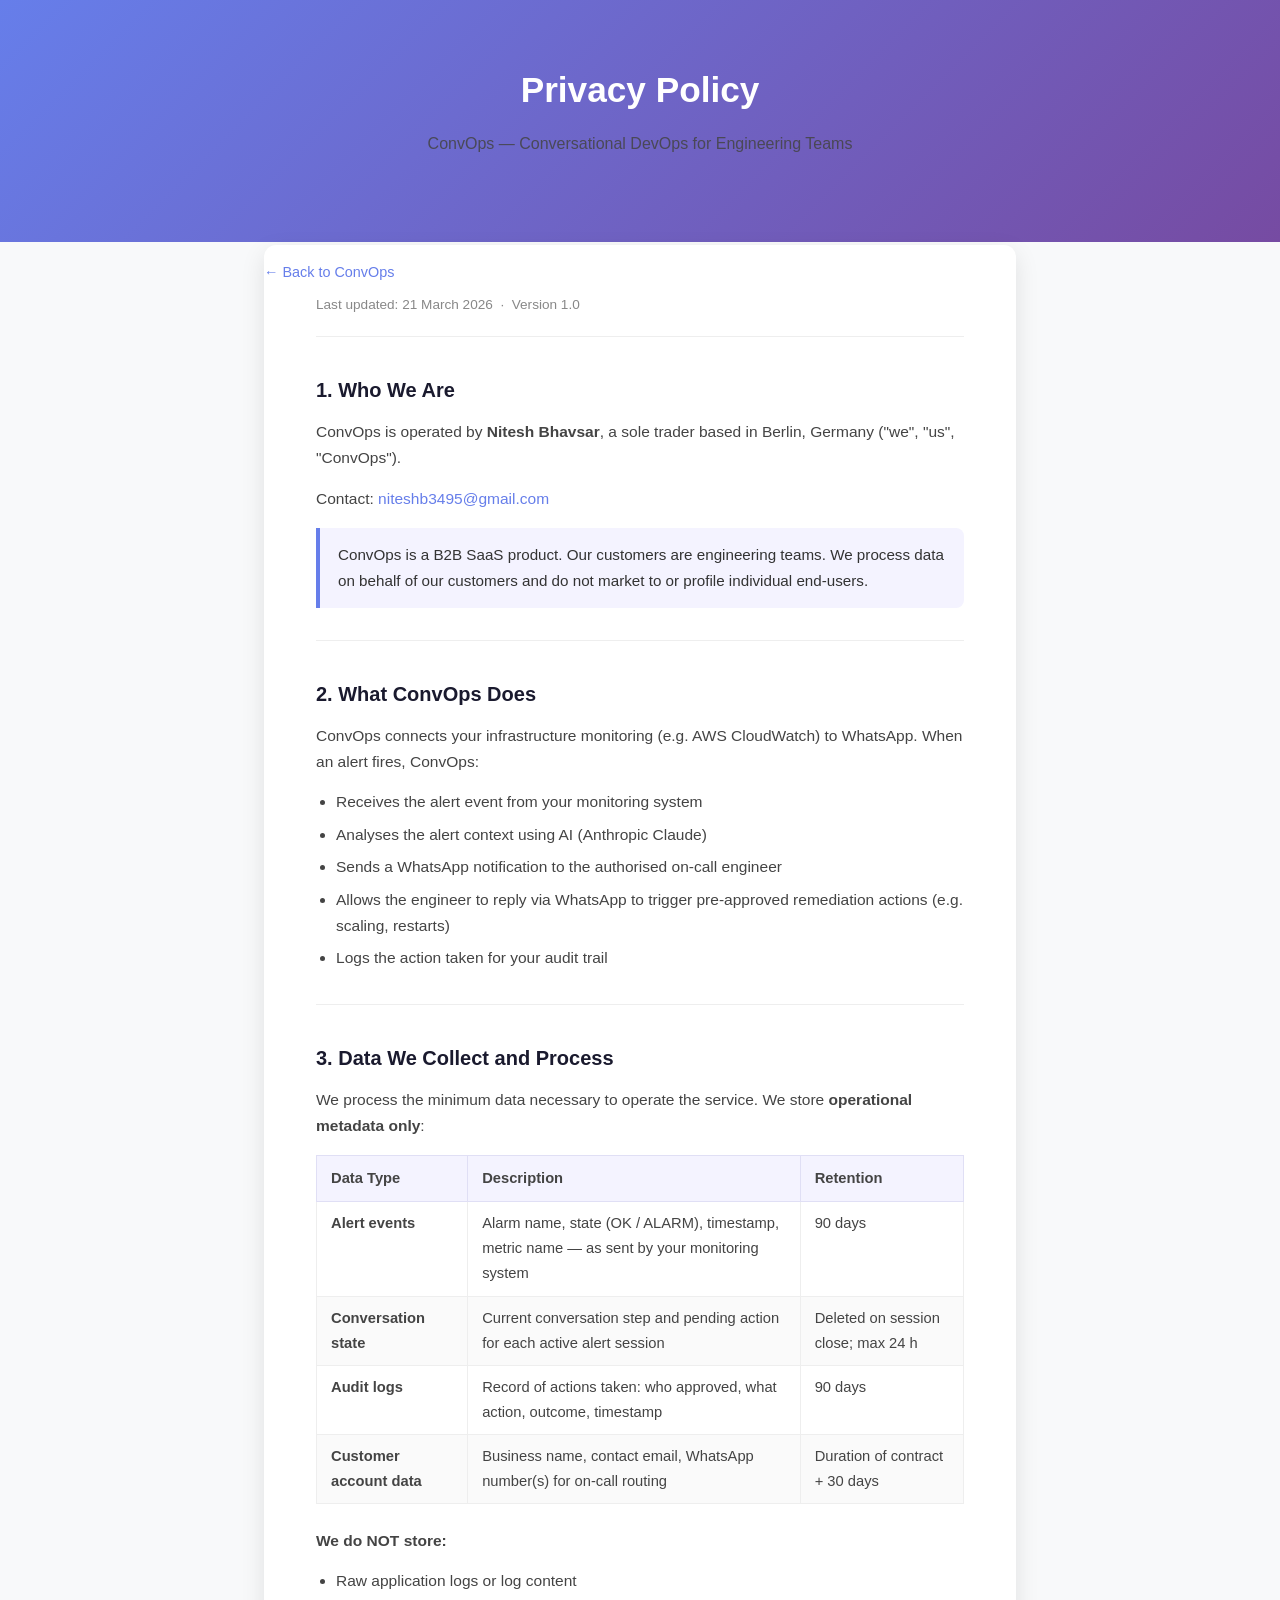
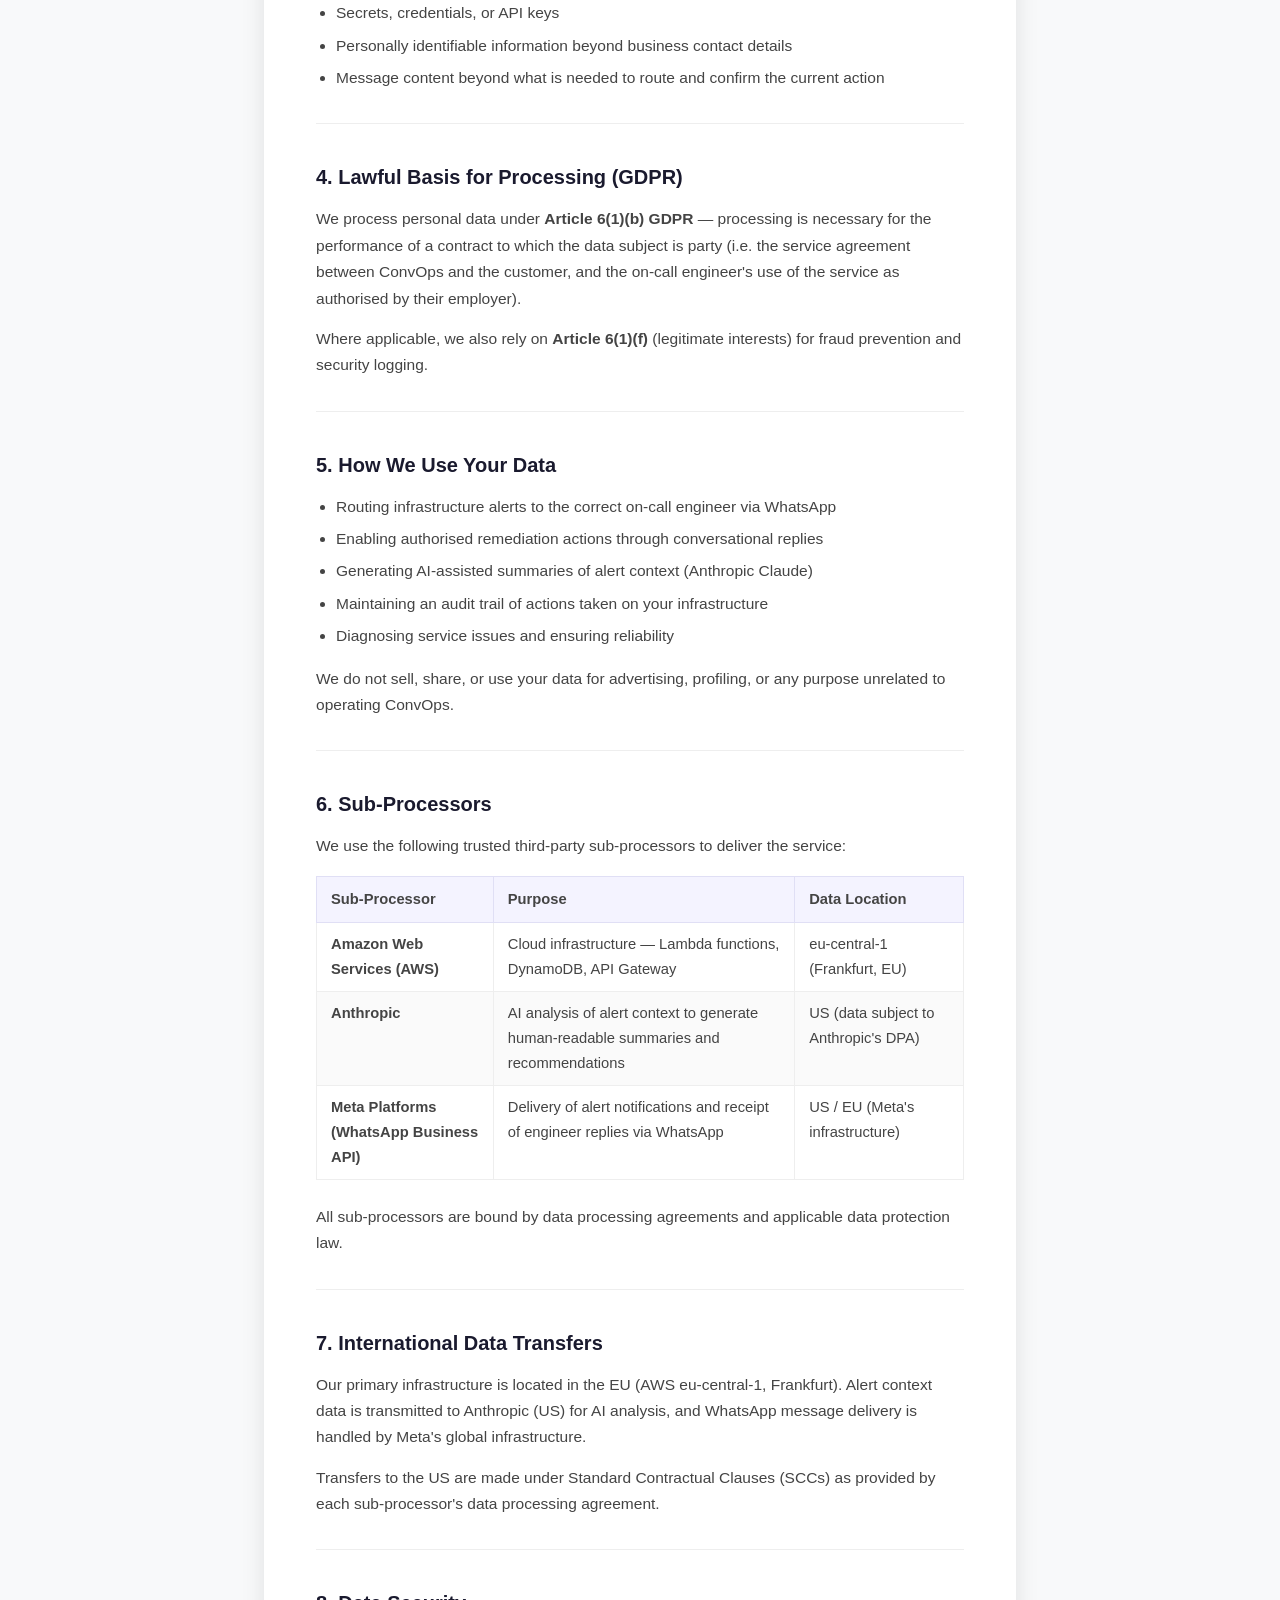
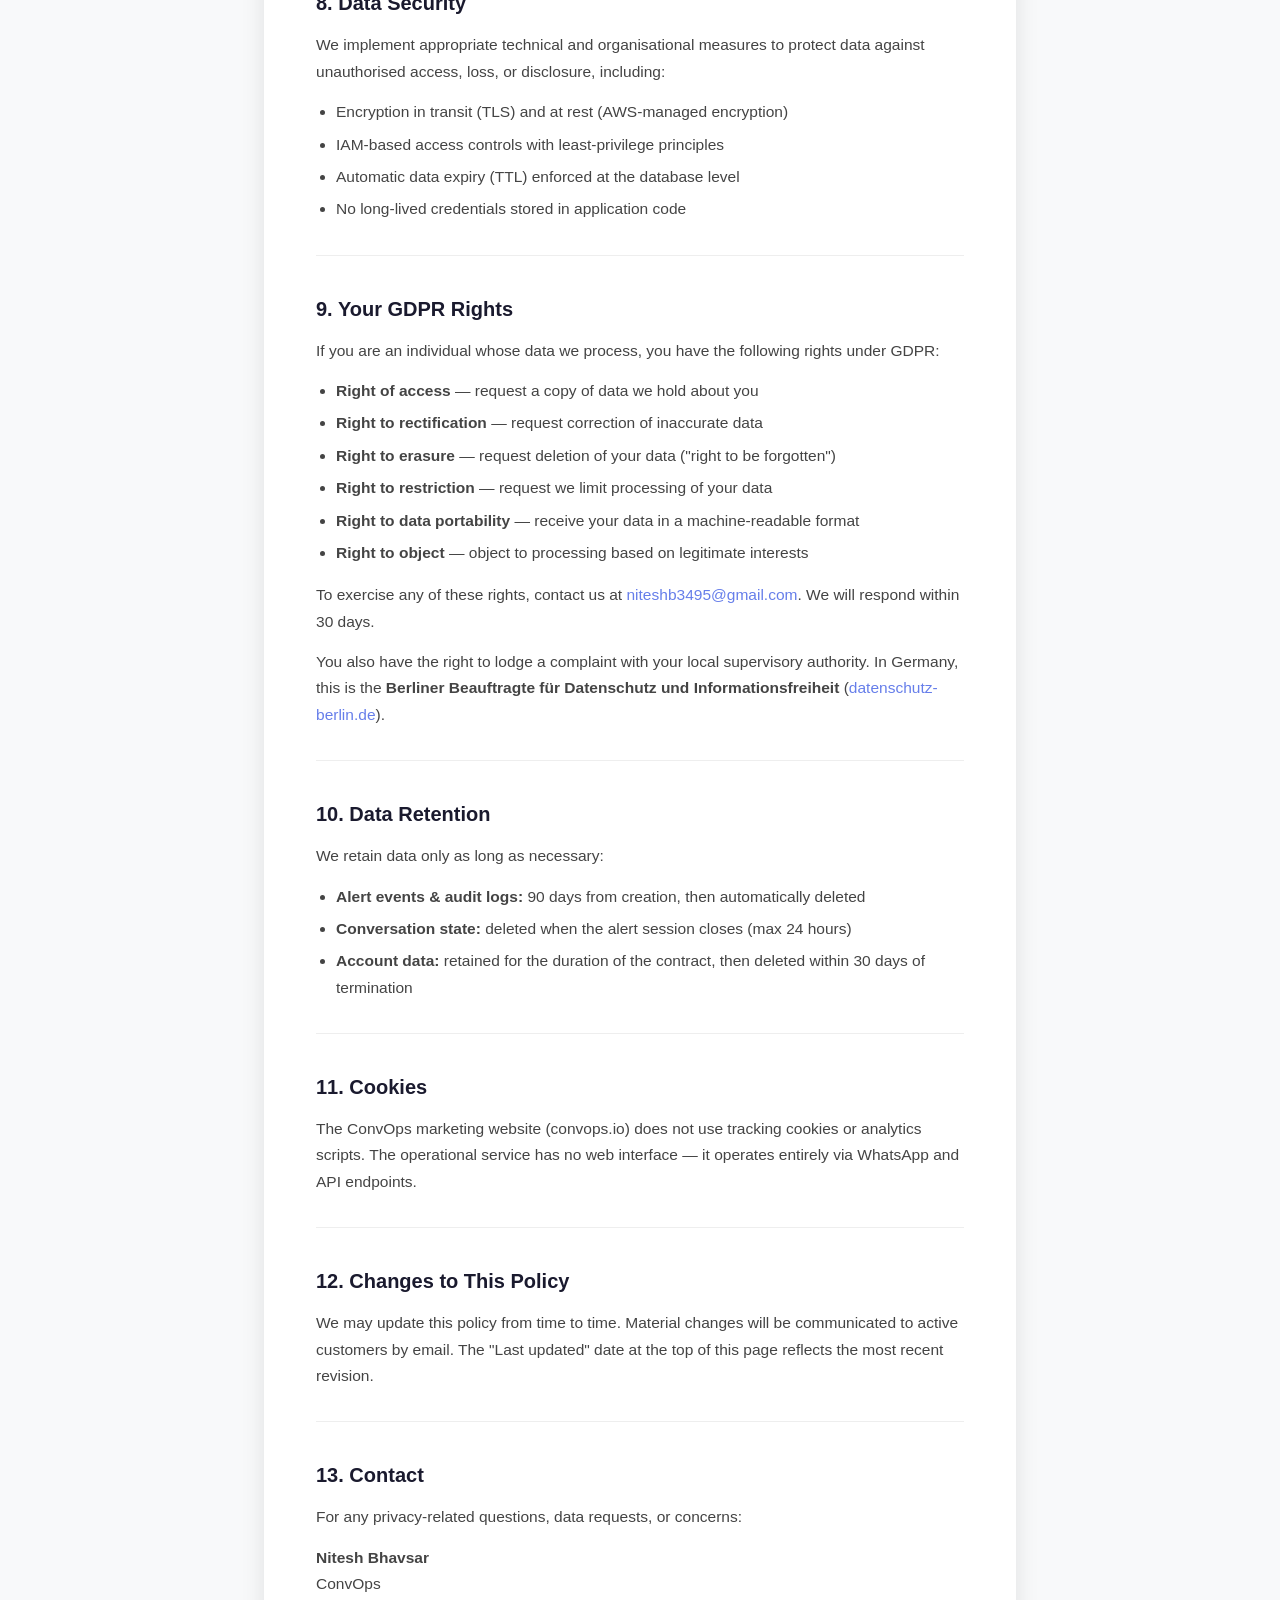
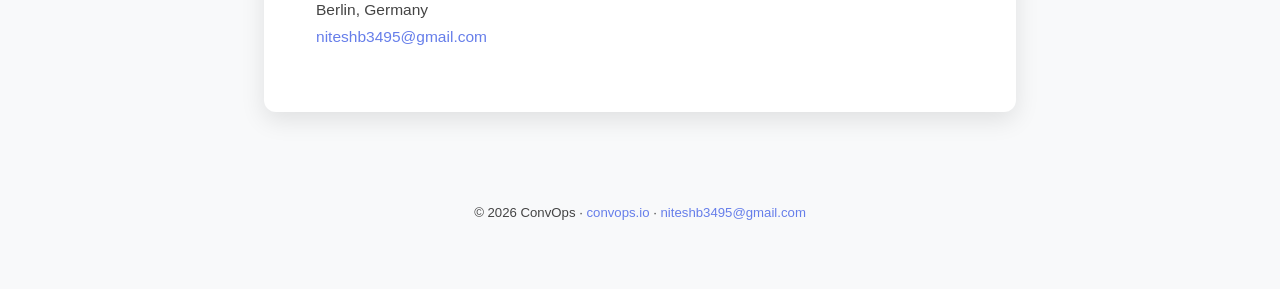
==== privacy/index.html @ 63d3b494 "Add GDPR privacy policy at /privacy" ====
<!DOCTYPE html>
<html lang="en">
<head>
    <meta charset="UTF-8">
    <meta name="viewport" content="width=device-width, initial-scale=1.0">
    <title>Privacy Policy — ConvOps</title>
    <style>
        * {
            margin: 0;
            padding: 0;
            box-sizing: border-box;
        }

        body {
            font-family: -apple-system, BlinkMacSystemFont, 'Segoe UI', Roboto, Oxygen, Ubuntu, Cantarell, sans-serif;
            line-height: 1.7;
            color: #333;
            background: #f8f9fa;
        }

        .container {
            max-width: 800px;
            margin: 0 auto;
            padding: 0 24px;
        }

        /* ── HEADER ── */
        header {
            text-align: center;
            padding: 60px 24px 70px;
            background: linear-gradient(135deg, #667eea 0%, #764ba2 100%);
            color: white;
        }

        header h1 {
            font-size: 2.2em;
            margin-bottom: 0.3em;
            font-weight: 700;
        }

        header .subhead {
            font-size: 1em;
            opacity: 0.85;
            font-weight: 300;
        }

        /* ── NAV BACK ── */
        .nav-back {
            max-width: 800px;
            margin: 0 auto;
            padding: 16px 24px 0;
        }

        .nav-back a {
            color: #667eea;
            text-decoration: none;
            font-size: 0.9em;
            font-weight: 500;
        }

        .nav-back a:hover {
            text-decoration: underline;
        }

        /* ── CONTENT CARD ── */
        .content-card {
            max-width: 800px;
            margin: -40px auto 60px;
            padding: 0 24px;
        }

        .content-inner {
            background: white;
            border-radius: 12px;
            box-shadow: 0 8px 24px rgba(0,0,0,0.10);
            padding: 48px 52px;
        }

        .last-updated {
            color: #888;
            font-size: 0.85em;
            margin-bottom: 36px;
            padding-bottom: 20px;
            border-bottom: 1px solid #eee;
        }

        h2 {
            font-size: 1.25em;
            font-weight: 700;
            color: #1a1a2e;
            margin: 36px 0 12px;
        }

        h2:first-of-type {
            margin-top: 0;
        }

        p {
            color: #444;
            margin-bottom: 14px;
            font-size: 0.97em;
        }

        ul {
            margin: 10px 0 16px 20px;
            color: #444;
            font-size: 0.97em;
        }

        ul li {
            margin-bottom: 6px;
        }

        table {
            width: 100%;
            border-collapse: collapse;
            margin: 16px 0 24px;
            font-size: 0.92em;
        }

        th {
            background: #f4f3ff;
            color: #444;
            font-weight: 600;
            text-align: left;
            padding: 10px 14px;
            border: 1px solid #e0dff5;
        }

        td {
            padding: 9px 14px;
            border: 1px solid #eee;
            vertical-align: top;
            color: #444;
        }

        tr:nth-child(even) td {
            background: #fafafa;
        }

        .highlight-box {
            background: #f4f3ff;
            border-left: 4px solid #667eea;
            padding: 14px 18px;
            border-radius: 0 8px 8px 0;
            margin: 16px 0 20px;
            font-size: 0.95em;
            color: #333;
        }

        a {
            color: #667eea;
            text-decoration: none;
        }

        a:hover {
            text-decoration: underline;
        }

        .section-divider {
            border: none;
            border-top: 1px solid #eee;
            margin: 32px 0;
        }

        /* ── FOOTER ── */
        footer {
            text-align: center;
            padding: 30px 24px 50px;
            color: #999;
            font-size: 0.85em;
        }

        footer a {
            color: #667eea;
        }

        @media (max-width: 640px) {
            .content-inner {
                padding: 32px 24px;
            }

            header h1 {
                font-size: 1.7em;
            }

            table {
                font-size: 0.85em;
            }

            th, td {
                padding: 8px 10px;
            }
        }
    </style>
</head>
<body>

    <header>
        <div class="container">
            <h1>Privacy Policy</h1>
            <p class="subhead">ConvOps — Conversational DevOps for Engineering Teams</p>
        </div>
    </header>

    <div class="nav-back">
        <a href="https://convops.io">← Back to ConvOps</a>
    </div>

    <div class="content-card">
        <div class="content-inner">

            <p class="last-updated">Last updated: 21 March 2026 &nbsp;·&nbsp; Version 1.0</p>

            <!-- 1. Who We Are -->
            <h2>1. Who We Are</h2>
            <p>ConvOps is operated by <strong>Nitesh Bhavsar</strong>, a sole trader based in Berlin, Germany ("we", "us", "ConvOps").</p>
            <p>Contact: <a href="mailto:niteshb3495@gmail.com">niteshb3495@gmail.com</a></p>

            <div class="highlight-box">
                ConvOps is a B2B SaaS product. Our customers are engineering teams. We process data on behalf of our customers and do not market to or profile individual end-users.
            </div>

            <hr class="section-divider">

            <!-- 2. What ConvOps Does -->
            <h2>2. What ConvOps Does</h2>
            <p>ConvOps connects your infrastructure monitoring (e.g. AWS CloudWatch) to WhatsApp. When an alert fires, ConvOps:</p>
            <ul>
                <li>Receives the alert event from your monitoring system</li>
                <li>Analyses the alert context using AI (Anthropic Claude)</li>
                <li>Sends a WhatsApp notification to the authorised on-call engineer</li>
                <li>Allows the engineer to reply via WhatsApp to trigger pre-approved remediation actions (e.g. scaling, restarts)</li>
                <li>Logs the action taken for your audit trail</li>
            </ul>

            <hr class="section-divider">

            <!-- 3. Data We Collect -->
            <h2>3. Data We Collect and Process</h2>
            <p>We process the minimum data necessary to operate the service. We store <strong>operational metadata only</strong>:</p>

            <table>
                <thead>
                    <tr>
                        <th>Data Type</th>
                        <th>Description</th>
                        <th>Retention</th>
                    </tr>
                </thead>
                <tbody>
                    <tr>
                        <td><strong>Alert events</strong></td>
                        <td>Alarm name, state (OK / ALARM), timestamp, metric name — as sent by your monitoring system</td>
                        <td>90 days</td>
                    </tr>
                    <tr>
                        <td><strong>Conversation state</strong></td>
                        <td>Current conversation step and pending action for each active alert session</td>
                        <td>Deleted on session close; max 24 h</td>
                    </tr>
                    <tr>
                        <td><strong>Audit logs</strong></td>
                        <td>Record of actions taken: who approved, what action, outcome, timestamp</td>
                        <td>90 days</td>
                    </tr>
                    <tr>
                        <td><strong>Customer account data</strong></td>
                        <td>Business name, contact email, WhatsApp number(s) for on-call routing</td>
                        <td>Duration of contract + 30 days</td>
                    </tr>
                </tbody>
            </table>

            <p><strong>We do NOT store:</strong></p>
            <ul>
                <li>Raw application logs or log content</li>
                <li>Secrets, credentials, or API keys</li>
                <li>Personally identifiable information beyond business contact details</li>
                <li>Message content beyond what is needed to route and confirm the current action</li>
            </ul>

            <hr class="section-divider">

            <!-- 4. Lawful Basis -->
            <h2>4. Lawful Basis for Processing (GDPR)</h2>
            <p>We process personal data under <strong>Article 6(1)(b) GDPR</strong> — processing is necessary for the performance of a contract to which the data subject is party (i.e. the service agreement between ConvOps and the customer, and the on-call engineer's use of the service as authorised by their employer).</p>
            <p>Where applicable, we also rely on <strong>Article 6(1)(f)</strong> (legitimate interests) for fraud prevention and security logging.</p>

            <hr class="section-divider">

            <!-- 5. How We Use Data -->
            <h2>5. How We Use Your Data</h2>
            <ul>
                <li>Routing infrastructure alerts to the correct on-call engineer via WhatsApp</li>
                <li>Enabling authorised remediation actions through conversational replies</li>
                <li>Generating AI-assisted summaries of alert context (Anthropic Claude)</li>
                <li>Maintaining an audit trail of actions taken on your infrastructure</li>
                <li>Diagnosing service issues and ensuring reliability</li>
            </ul>

            <p>We do not sell, share, or use your data for advertising, profiling, or any purpose unrelated to operating ConvOps.</p>

            <hr class="section-divider">

            <!-- 6. Sub-Processors -->
            <h2>6. Sub-Processors</h2>
            <p>We use the following trusted third-party sub-processors to deliver the service:</p>

            <table>
                <thead>
                    <tr>
                        <th>Sub-Processor</th>
                        <th>Purpose</th>
                        <th>Data Location</th>
                    </tr>
                </thead>
                <tbody>
                    <tr>
                        <td><strong>Amazon Web Services (AWS)</strong></td>
                        <td>Cloud infrastructure — Lambda functions, DynamoDB, API Gateway</td>
                        <td>eu-central-1 (Frankfurt, EU)</td>
                    </tr>
                    <tr>
                        <td><strong>Anthropic</strong></td>
                        <td>AI analysis of alert context to generate human-readable summaries and recommendations</td>
                        <td>US (data subject to Anthropic's DPA)</td>
                    </tr>
                    <tr>
                        <td><strong>Meta Platforms (WhatsApp Business API)</strong></td>
                        <td>Delivery of alert notifications and receipt of engineer replies via WhatsApp</td>
                        <td>US / EU (Meta's infrastructure)</td>
                    </tr>
                </tbody>
            </table>

            <p>All sub-processors are bound by data processing agreements and applicable data protection law.</p>

            <hr class="section-divider">

            <!-- 7. Data Transfers -->
            <h2>7. International Data Transfers</h2>
            <p>Our primary infrastructure is located in the EU (AWS eu-central-1, Frankfurt). Alert context data is transmitted to Anthropic (US) for AI analysis, and WhatsApp message delivery is handled by Meta's global infrastructure.</p>
            <p>Transfers to the US are made under Standard Contractual Clauses (SCCs) as provided by each sub-processor's data processing agreement.</p>

            <hr class="section-divider">

            <!-- 8. Data Security -->
            <h2>8. Data Security</h2>
            <p>We implement appropriate technical and organisational measures to protect data against unauthorised access, loss, or disclosure, including:</p>
            <ul>
                <li>Encryption in transit (TLS) and at rest (AWS-managed encryption)</li>
                <li>IAM-based access controls with least-privilege principles</li>
                <li>Automatic data expiry (TTL) enforced at the database level</li>
                <li>No long-lived credentials stored in application code</li>
            </ul>

            <hr class="section-divider">

            <!-- 9. Your Rights -->
            <h2>9. Your GDPR Rights</h2>
            <p>If you are an individual whose data we process, you have the following rights under GDPR:</p>
            <ul>
                <li><strong>Right of access</strong> — request a copy of data we hold about you</li>
                <li><strong>Right to rectification</strong> — request correction of inaccurate data</li>
                <li><strong>Right to erasure</strong> — request deletion of your data ("right to be forgotten")</li>
                <li><strong>Right to restriction</strong> — request we limit processing of your data</li>
                <li><strong>Right to data portability</strong> — receive your data in a machine-readable format</li>
                <li><strong>Right to object</strong> — object to processing based on legitimate interests</li>
            </ul>
            <p>To exercise any of these rights, contact us at <a href="mailto:niteshb3495@gmail.com">niteshb3495@gmail.com</a>. We will respond within 30 days.</p>
            <p>You also have the right to lodge a complaint with your local supervisory authority. In Germany, this is the <strong>Berliner Beauftragte für Datenschutz und Informationsfreiheit</strong> (<a href="https://www.datenschutz-berlin.de" target="_blank" rel="noopener">datenschutz-berlin.de</a>).</p>

            <hr class="section-divider">

            <!-- 10. Data Retention -->
            <h2>10. Data Retention</h2>
            <p>We retain data only as long as necessary:</p>
            <ul>
                <li><strong>Alert events &amp; audit logs:</strong> 90 days from creation, then automatically deleted</li>
                <li><strong>Conversation state:</strong> deleted when the alert session closes (max 24 hours)</li>
                <li><strong>Account data:</strong> retained for the duration of the contract, then deleted within 30 days of termination</li>
            </ul>

            <hr class="section-divider">

            <!-- 11. Cookies -->
            <h2>11. Cookies</h2>
            <p>The ConvOps marketing website (convops.io) does not use tracking cookies or analytics scripts. The operational service has no web interface — it operates entirely via WhatsApp and API endpoints.</p>

            <hr class="section-divider">

            <!-- 12. Changes -->
            <h2>12. Changes to This Policy</h2>
            <p>We may update this policy from time to time. Material changes will be communicated to active customers by email. The "Last updated" date at the top of this page reflects the most recent revision.</p>

            <hr class="section-divider">

            <!-- 13. Contact -->
            <h2>13. Contact</h2>
            <p>For any privacy-related questions, data requests, or concerns:</p>
            <p>
                <strong>Nitesh Bhavsar</strong><br>
                ConvOps<br>
                Berlin, Germany<br>
                <a href="mailto:niteshb3495@gmail.com">niteshb3495@gmail.com</a>
            </p>

        </div>
    </div>

    <footer>
        <div class="container">
            <p>&copy; 2026 ConvOps · <a href="https://convops.io">convops.io</a> · <a href="mailto:niteshb3495@gmail.com">niteshb3495@gmail.com</a></p>
        </div>
    </footer>

</body>
</html>
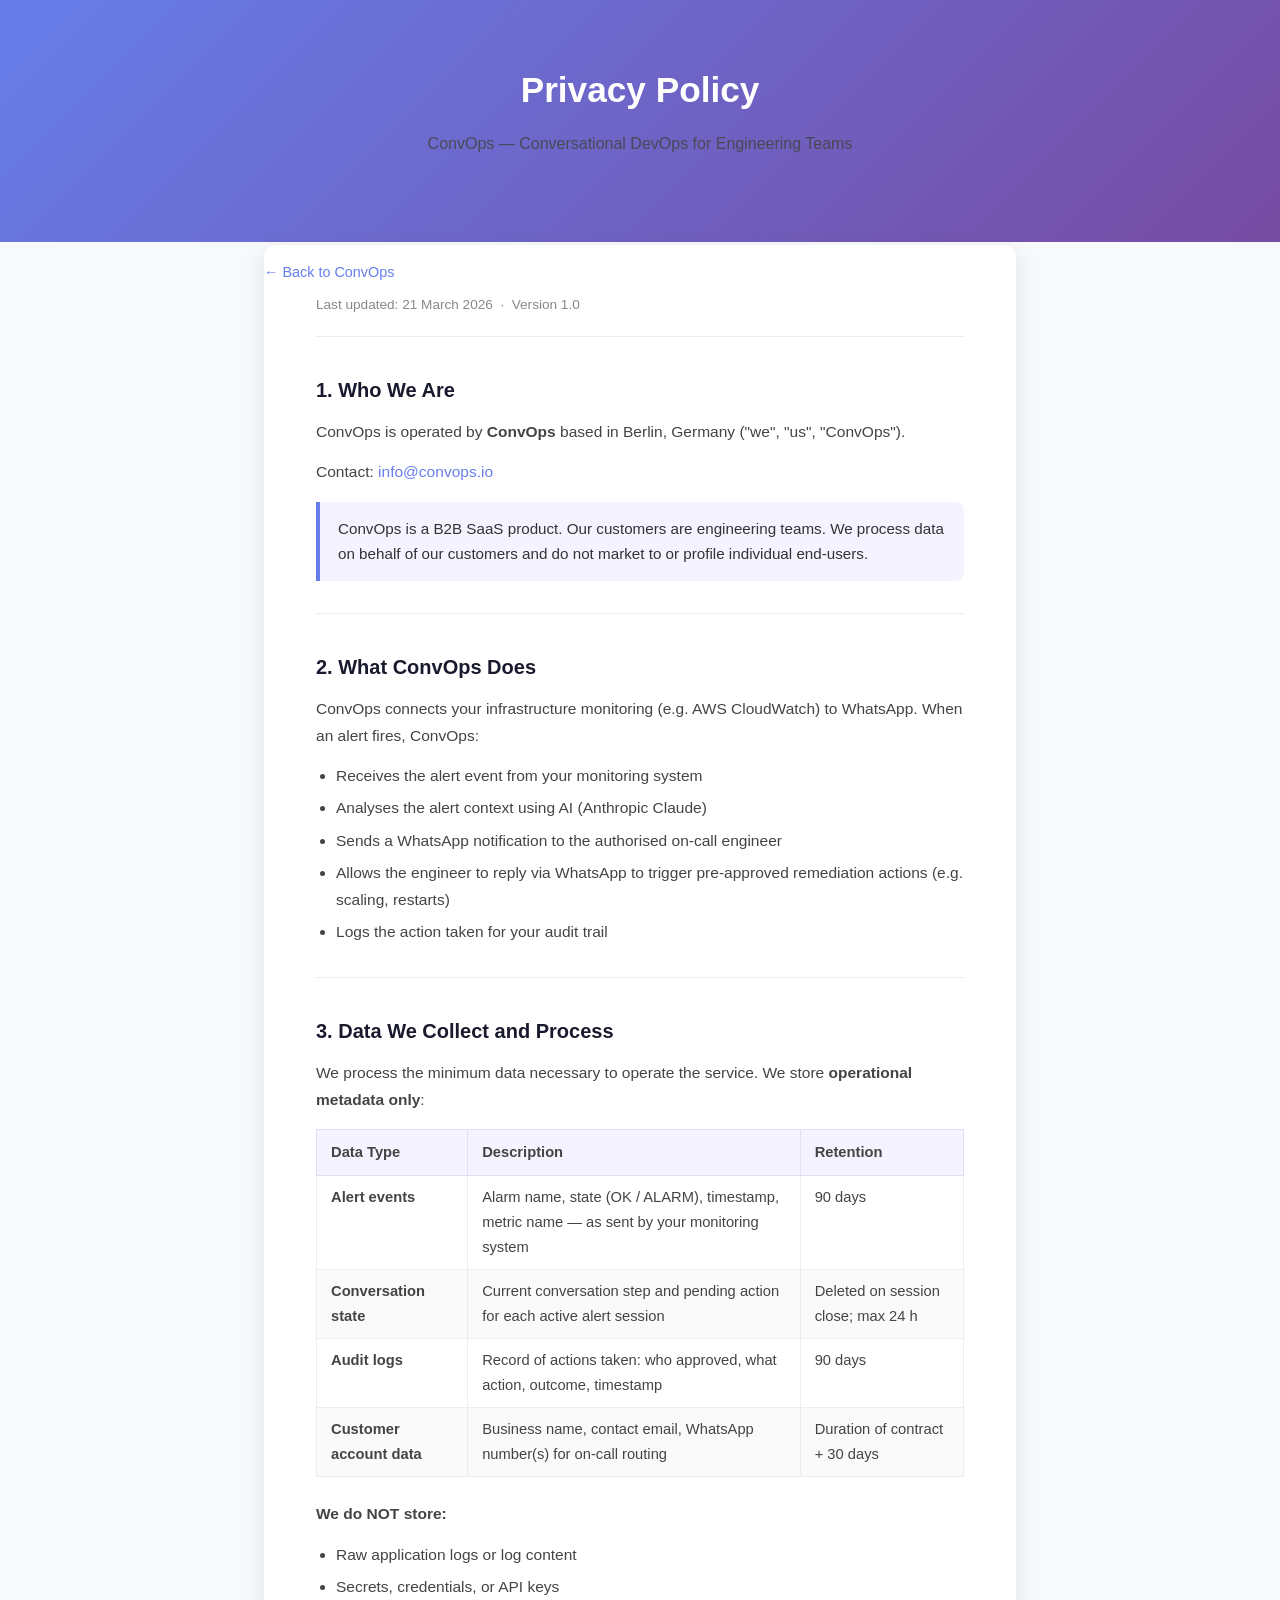
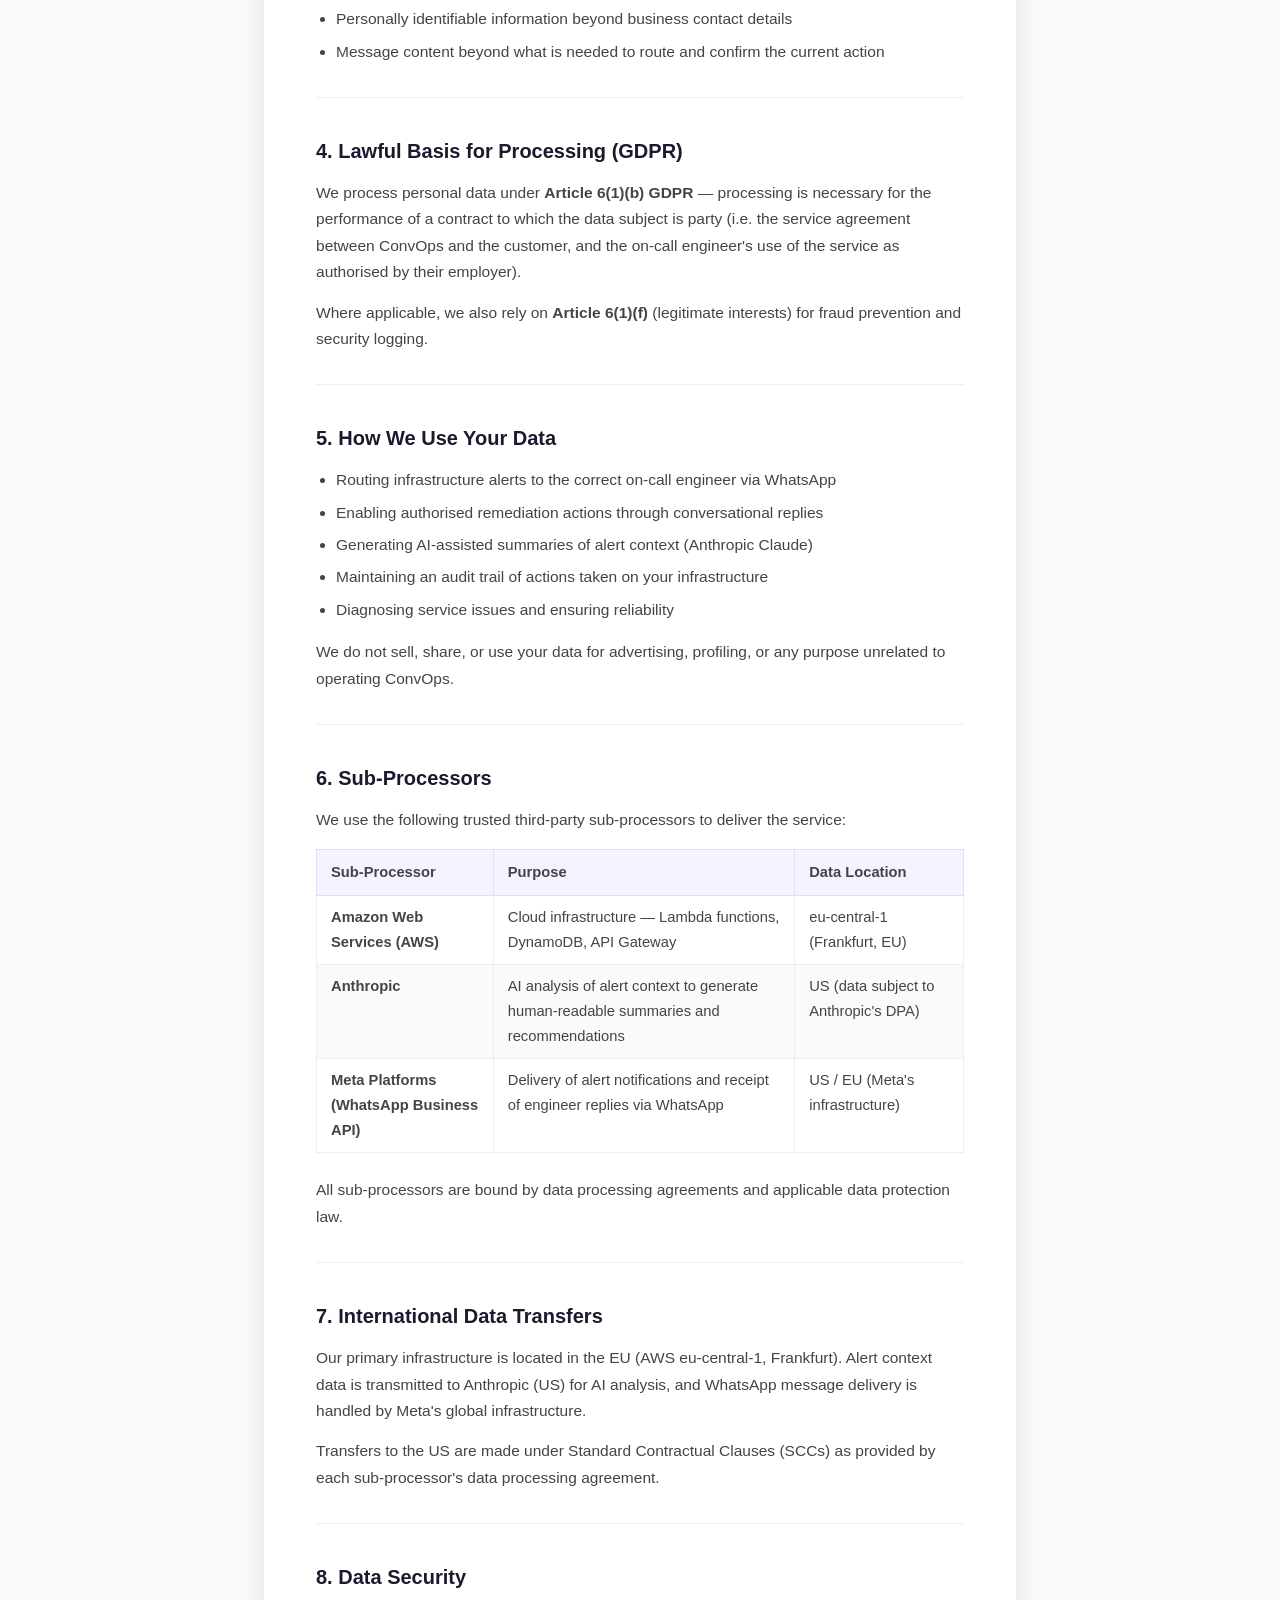
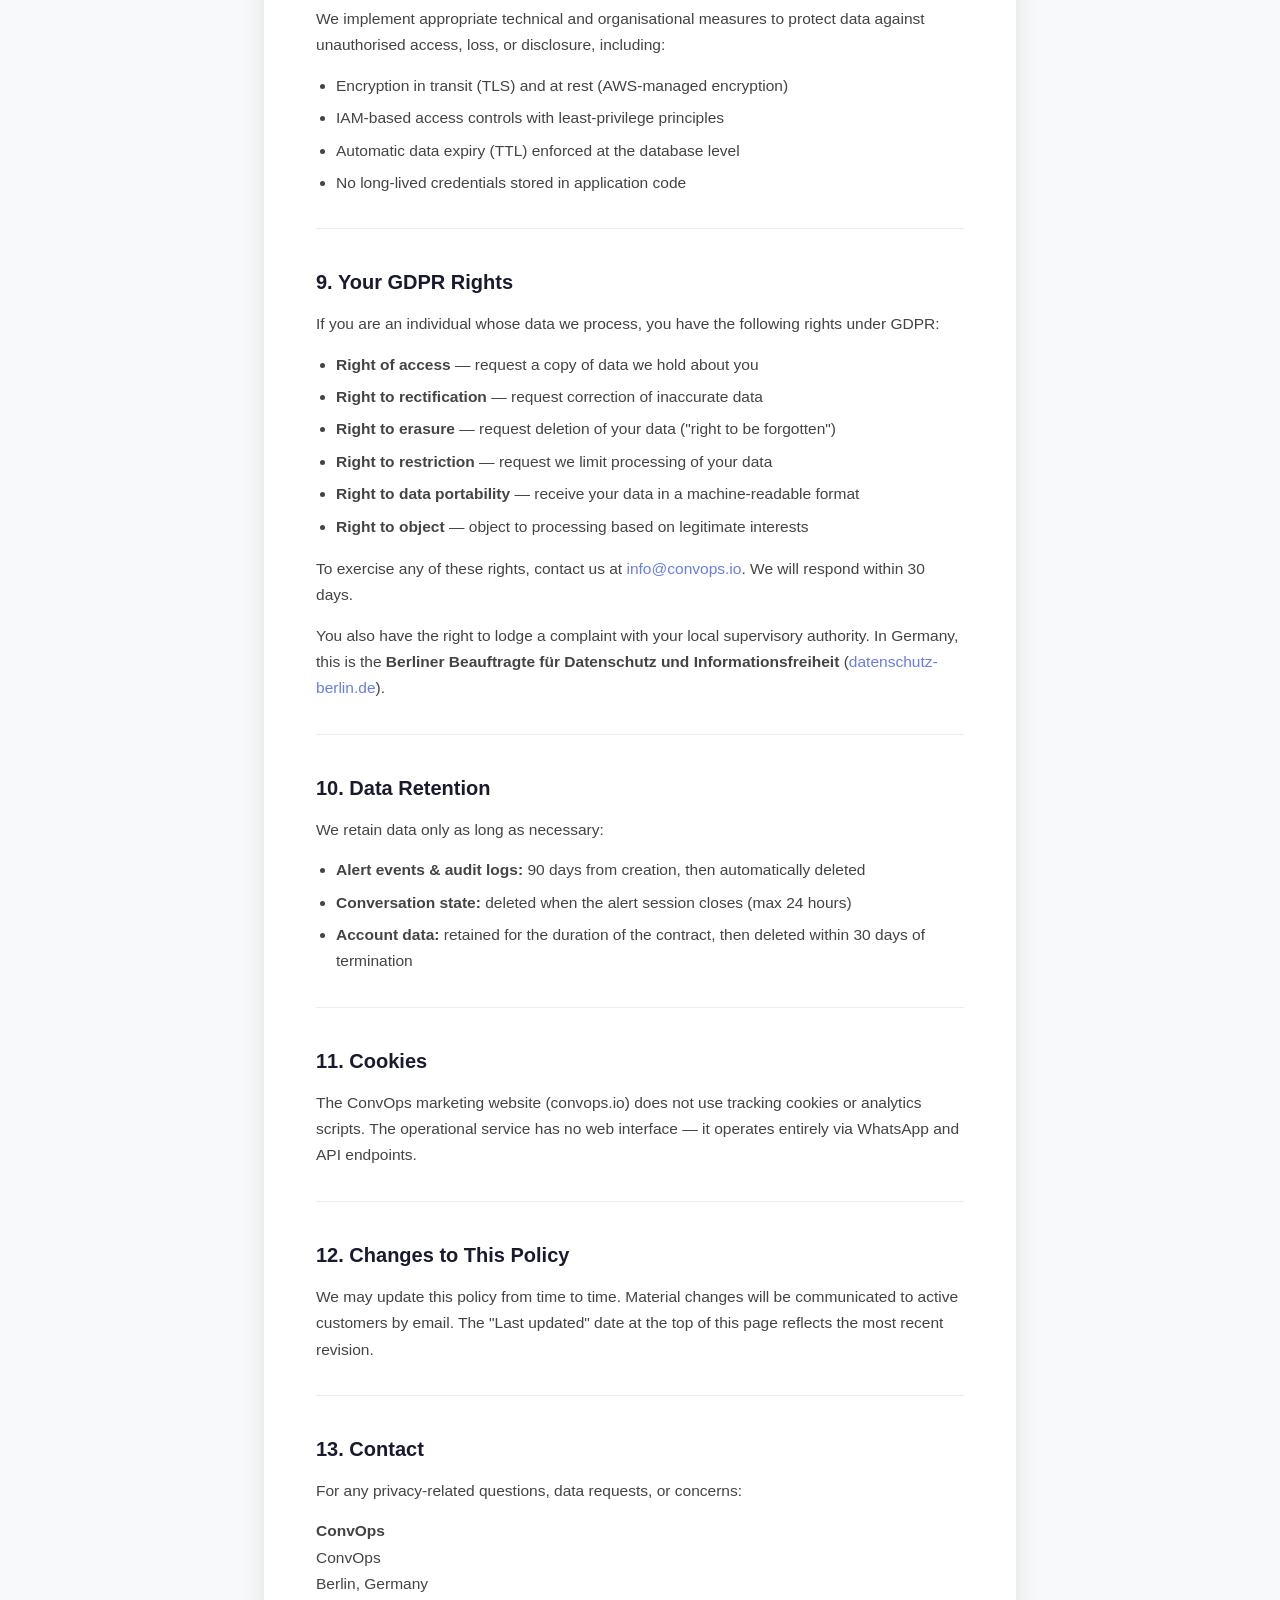
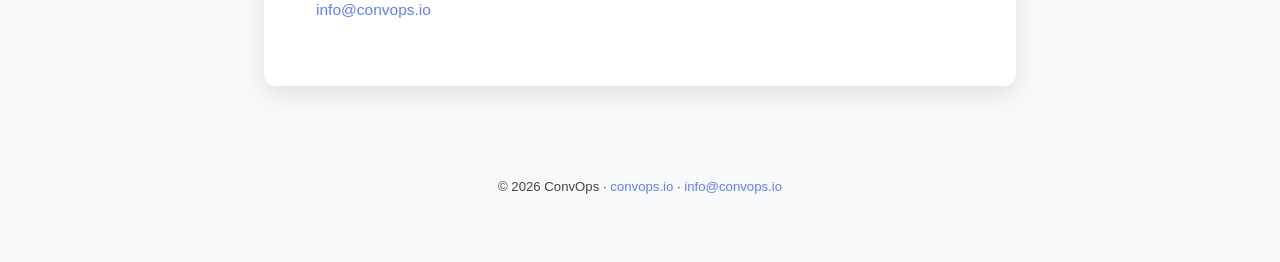
==== commit ac90ab20: "fix: replace personal email with info@convops.io everywhere, remove sole trader reference" ====
--- a/privacy/index.html
+++ b/privacy/index.html
@@ -214,8 +214,8 @@
 
             <!-- 1. Who We Are -->
             <h2>1. Who We Are</h2>
-            <p>ConvOps is operated by <strong>Nitesh Bhavsar</strong>, a sole trader based in Berlin, Germany ("we", "us", "ConvOps").</p>
-            <p>Contact: <a href="mailto:niteshb3495@gmail.com">niteshb3495@gmail.com</a></p>
+            <p>ConvOps is operated by <strong>ConvOps</strong> based in Berlin, Germany ("we", "us", "ConvOps").</p>
+            <p>Contact: <a href="mailto:info@convops.io">info@convops.io</a></p>
 
             <div class="highlight-box">
                 ConvOps is a B2B SaaS product. Our customers are engineering teams. We process data on behalf of our customers and do not market to or profile individual end-users.
@@ -368,7 +368,7 @@
                 <li><strong>Right to data portability</strong> — receive your data in a machine-readable format</li>
                 <li><strong>Right to object</strong> — object to processing based on legitimate interests</li>
             </ul>
-            <p>To exercise any of these rights, contact us at <a href="mailto:niteshb3495@gmail.com">niteshb3495@gmail.com</a>. We will respond within 30 days.</p>
+            <p>To exercise any of these rights, contact us at <a href="mailto:info@convops.io">info@convops.io</a>. We will respond within 30 days.</p>
             <p>You also have the right to lodge a complaint with your local supervisory authority. In Germany, this is the <strong>Berliner Beauftragte für Datenschutz und Informationsfreiheit</strong> (<a href="https://www.datenschutz-berlin.de" target="_blank" rel="noopener">datenschutz-berlin.de</a>).</p>
 
             <hr class="section-divider">
@@ -400,10 +400,10 @@
             <h2>13. Contact</h2>
             <p>For any privacy-related questions, data requests, or concerns:</p>
             <p>
-                <strong>Nitesh Bhavsar</strong><br>
+                <strong>ConvOps</strong><br>
                 ConvOps<br>
                 Berlin, Germany<br>
-                <a href="mailto:niteshb3495@gmail.com">niteshb3495@gmail.com</a>
+                <a href="mailto:info@convops.io">info@convops.io</a>
             </p>
 
         </div>
@@ -411,7 +411,7 @@
 
     <footer>
         <div class="container">
-            <p>&copy; 2026 ConvOps · <a href="https://convops.io">convops.io</a> · <a href="mailto:niteshb3495@gmail.com">niteshb3495@gmail.com</a></p>
+            <p>&copy; 2026 ConvOps · <a href="https://convops.io">convops.io</a> · <a href="mailto:info@convops.io">info@convops.io</a></p>
         </div>
     </footer>
 
